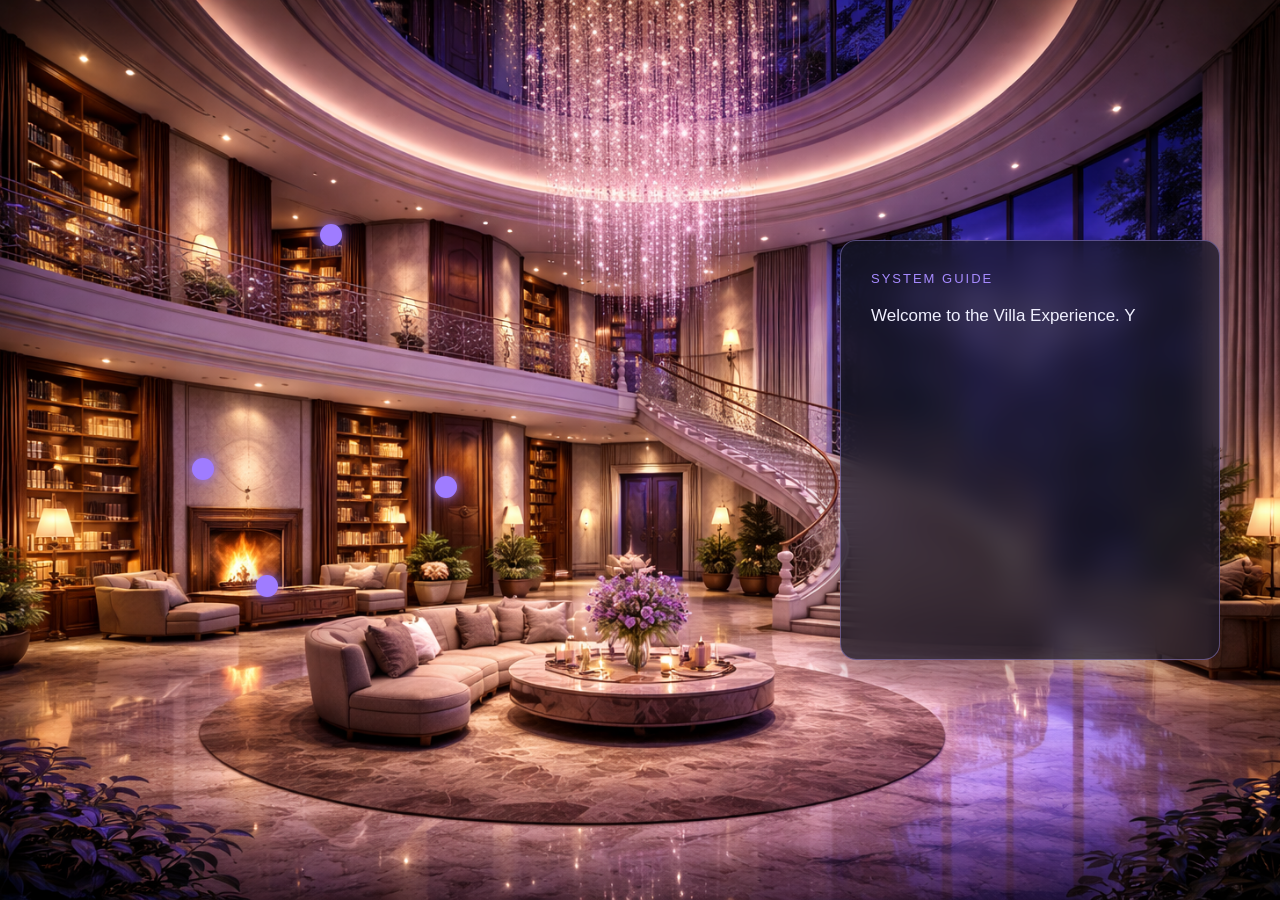
==== hall.html @ a0cd7cae "m" ====
<!DOCTYPE html>
<html lang="en">

<head>

<meta charset="UTF-8">
<meta name="viewport" content="width=device-width, initial-scale=1.0">

<title>Villa Hall</title>

<link rel="stylesheet" href="css/hall.css">

</head>

<body>

<div class="hall">

<!-- HUD -->

<div class="hud">

<div class="hud-title">SYSTEM GUIDE</div>

<div class="hud-text">
<p id="typeText"></p>
</div>

</div>


<!-- MARKERS -->

<div class="marker about">
<span>About Me</span>
</div>

<div class="marker projects">
<span>Projects</span>
</div>

<div class="marker gallery">
<span>Night Gallery</span>
</div>

<div class="marker secret">
<span>Secret Room</span>
</div>

</div>

<script src="js/hall.js"></script>

</body>
</html>
---- css/hall.css ----
*{
margin:0;
padding:0;
box-sizing:border-box;
font-family:"Segoe UI",sans-serif;
}

body{
overflow:hidden;
background:black;
}

/* HALL */

.hall{

width:100vw;
height:100vh;

background:url("../hall.png") center/cover no-repeat;

position:relative;

}


/* HUD */

.hud{

position:absolute;

top:50%;
right:60px;

transform:translateY(-50%);

width:380px;
height:420px; /* rectangle plus long */

padding:30px;

background:rgba(20,20,35,0.75);

border-radius:16px;

border:1px solid rgba(180,160,255,0.4);

backdrop-filter:blur(14px);

color:#f0f0ff;

box-shadow:
0 10px 40px rgba(0,0,0,0.35);

display:flex;
flex-direction:column;

}


/* TITLE */

.hud-title{

font-size:13px;

letter-spacing:2px;

color:#a78bff;

margin-bottom:14px;

}


/* TEXT */

.hud-text{

flex:1;

overflow-y:auto;

font-size:17px;

line-height:1.9;

}


/* MARKERS */

.marker{

position:absolute;

display:flex;

align-items:center;

gap:12px;

cursor:pointer;

}


/* DOT */

.marker::before{

content:"";

width:22px;
height:22px;

border-radius:50%;

background:#9f7cff;

box-shadow:
0 0 10px rgba(159,124,255,0.8),
0 0 22px rgba(159,124,255,0.4);

animation:pulse 3s infinite;

}


/* LABEL */

.marker span{

background:rgba(25,25,40,0.85);

padding:10px 18px;

border-radius:30px;

color:white;

font-size:15px;

opacity:0;

transition:0.3s;

}


/* HOVER */

.marker:hover span{

opacity:1;

transform:translateX(6px);

}


/* PULSE */

@keyframes pulse{

0%{transform:scale(1)}
50%{transform:scale(1.25)}
100%{transform:scale(1)}

}


/* POSITIONS */

.about{
left:15%;
top:50%;
}

.projects{
left:20%;
top:63%;
}

.gallery{
left:25%;
top:24%;
}

.secret{
left:34%;
top:52%;
}


/* RESPONSIVE */

@media(max-width:900px){

.hud{

right:20px;

width:300px;

height:380px;

}

.marker span{

font-size:14px;

}

}

@media(max-width:600px){

.hud{

top:auto;

bottom:25px;

transform:none;

right:20px;

width:90%;

height:300px;

}

.marker::before{

width:18px;
height:18px;

}

}
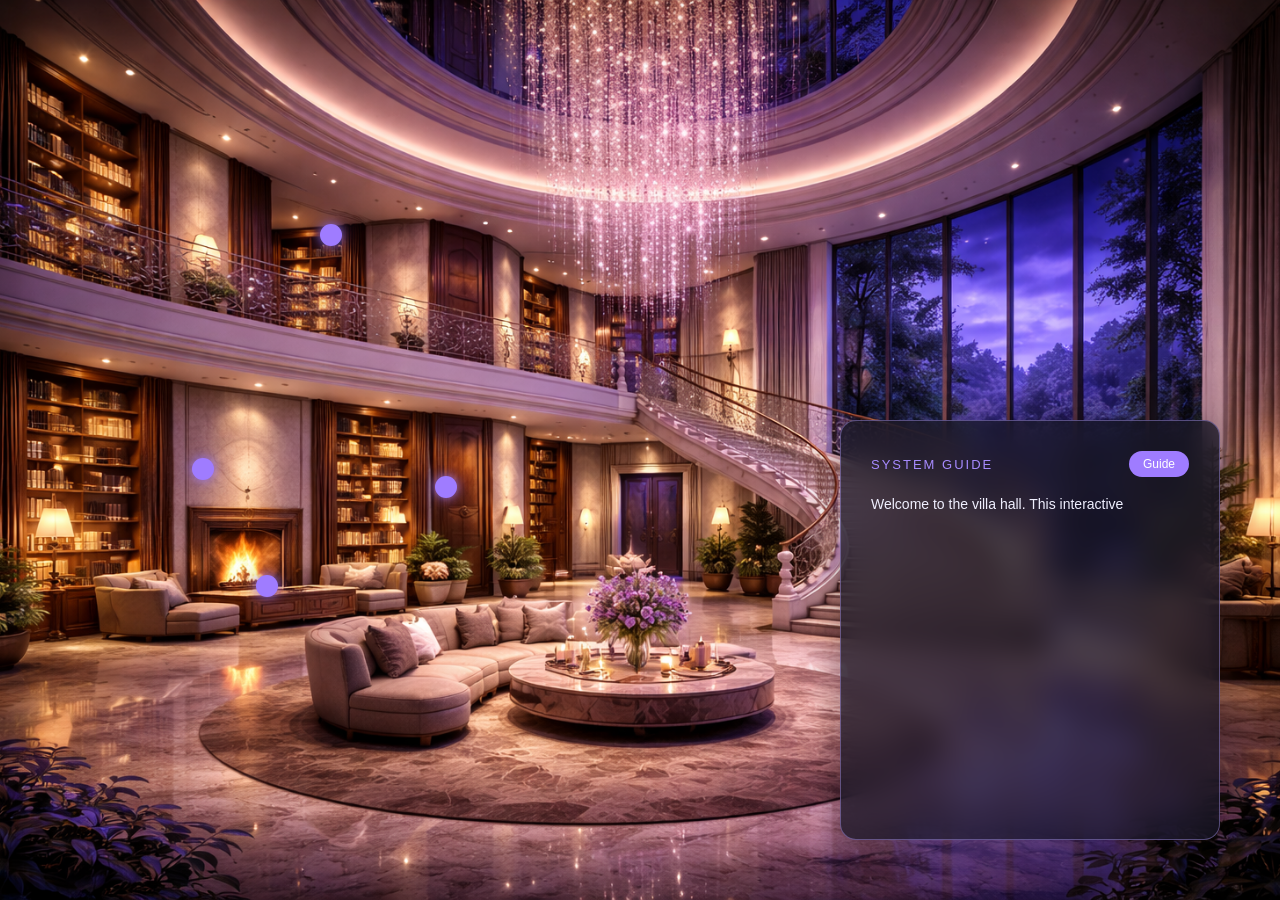
==== commit ef944315: "m" ====
--- a/hall.html
+++ b/hall.html
@@ -18,9 +18,15 @@
 
 <!-- HUD -->
 
-<div class="hud">
+<div class="hud" id="hud">
+
+<div class="hud-header">
 
 <div class="hud-title">SYSTEM GUIDE</div>
+
+<button id="toggleHud">Guide</button>
+
+</div>
 
 <div class="hud-text">
 <p id="typeText"></p>
--- a/css/hall.css
+++ b/css/hall.css
@@ -10,6 +10,7 @@
 background:black;
 }
 
+
 /* HALL */
 
 .hall{
@@ -30,13 +31,11 @@
 
 position:absolute;
 
-top:50%;
 right:60px;
-
-transform:translateY(-50%);
+bottom:60px;
 
 width:380px;
-height:420px; /* rectangle plus long */
+height:420px;
 
 padding:30px;
 
@@ -50,12 +49,47 @@
 
 color:#f0f0ff;
 
-box-shadow:
-0 10px 40px rgba(0,0,0,0.35);
+box-shadow:0 10px 40px rgba(0,0,0,0.35);
 
 display:flex;
 flex-direction:column;
 
+transition:0.35s;
+
+}
+
+
+/* HEADER */
+
+.hud-header{
+
+display:flex;
+justify-content:space-between;
+align-items:center;
+
+margin-bottom:14px;
+
+}
+
+
+/* GUIDE BUTTON */
+
+#toggleHud{
+
+background:#9f7cff;
+
+border:none;
+
+padding:6px 14px;
+
+border-radius:20px;
+
+color:white;
+
+cursor:pointer;
+
+font-size:12px;
+
 }
 
 
@@ -69,8 +103,6 @@
 
 color:#a78bff;
 
-margin-bottom:14px;
-
 }
 
 
@@ -82,7 +114,7 @@
 
 overflow-y:auto;
 
-font-size:17px;
+font-size:14px;
 
 line-height:1.9;
 
@@ -194,7 +226,7 @@
 }
 
 
-/* RESPONSIVE */
+/* TABLET */
 
 @media(max-width:900px){
 
@@ -203,7 +235,6 @@
 right:20px;
 
 width:300px;
-
 height:380px;
 
 }
@@ -216,21 +247,44 @@
 
 }
 
+
+/* MOBILE */
+
 @media(max-width:600px){
 
 .hud{
 
-top:auto;
-
-bottom:25px;
-
-transform:none;
-
-right:20px;
-
-width:90%;
-
-height:300px;
+left:50%;
+
+transform:translateX(-50%);
+
+right:auto;
+
+bottom:35px;
+
+width:92%;
+
+height:90px;
+
+padding:18px;
+
+overflow:hidden;
+
+}
+
+/* OPEN HUD */
+
+.hud.open{
+
+height:260px;
+
+}
+
+/* NAMES ALWAYS VISIBLE */
+
+.marker span{
+
+opacity:1;
 
 }
 
